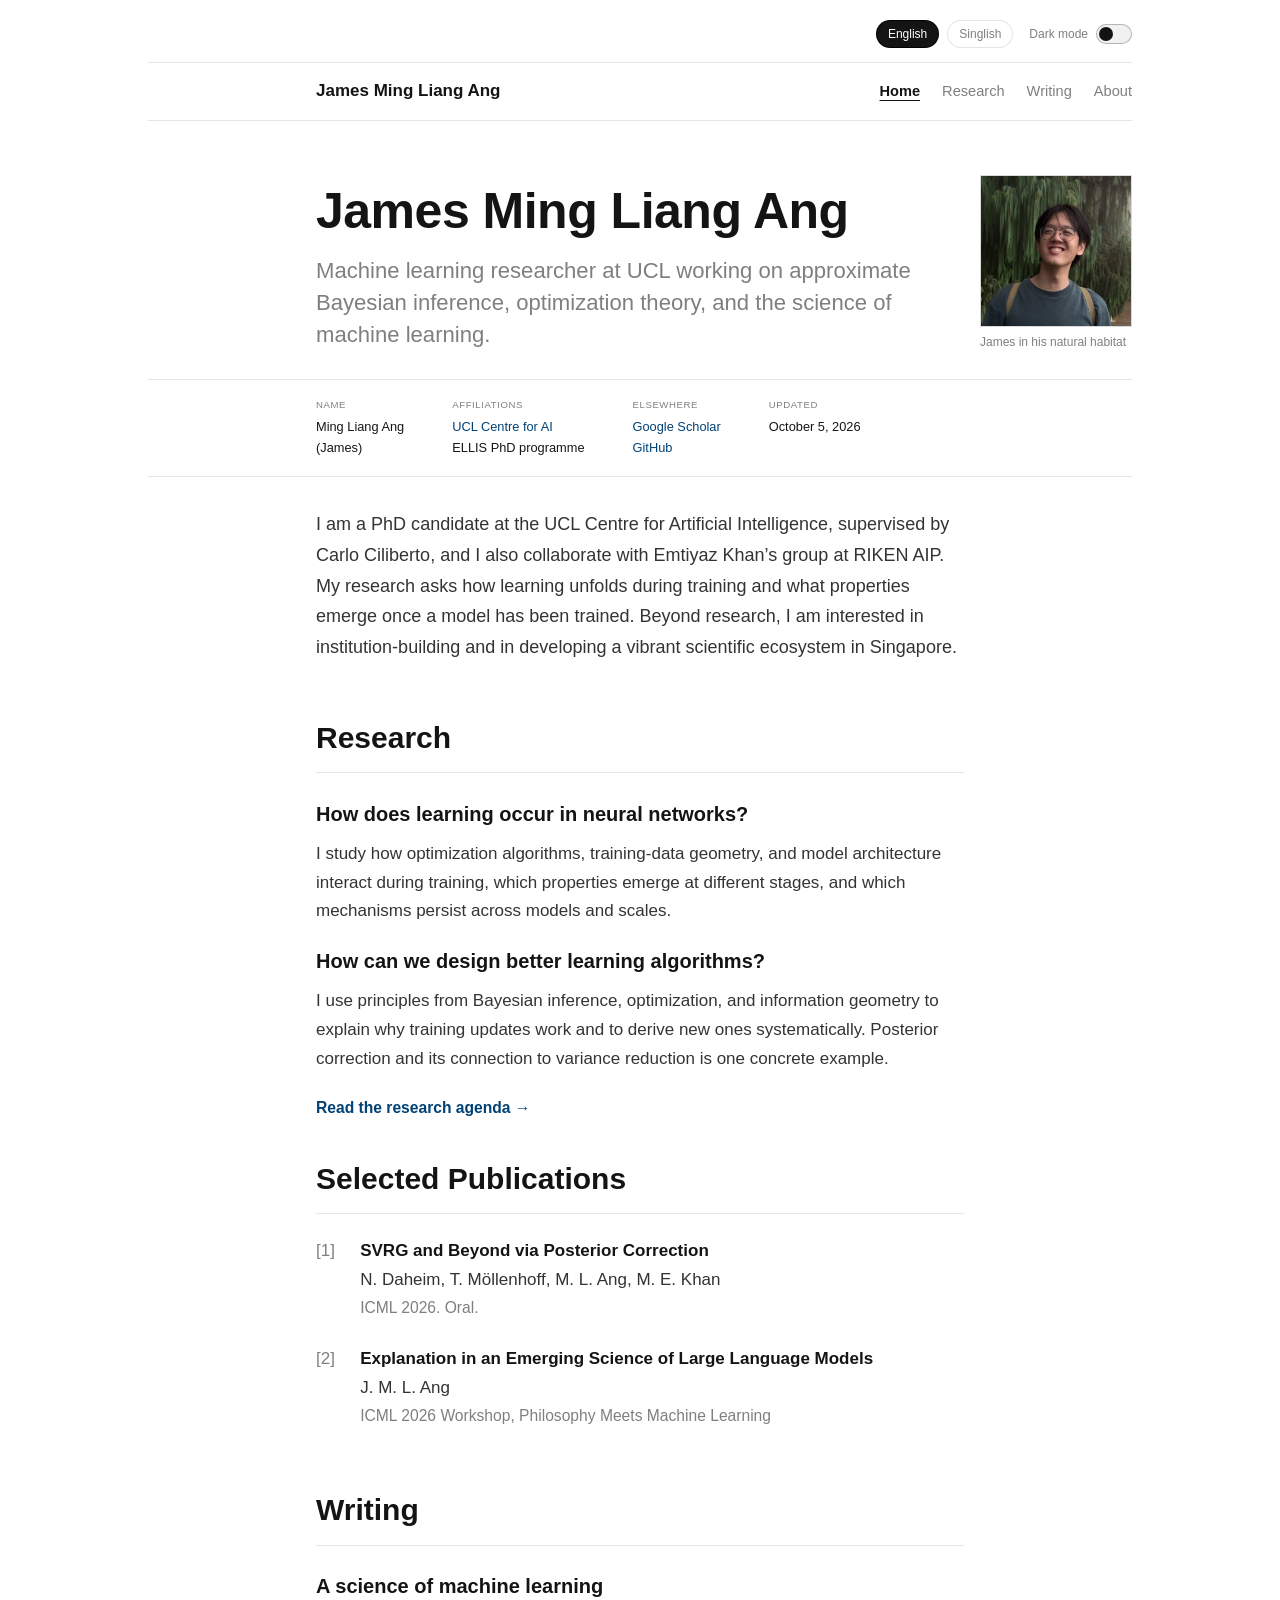
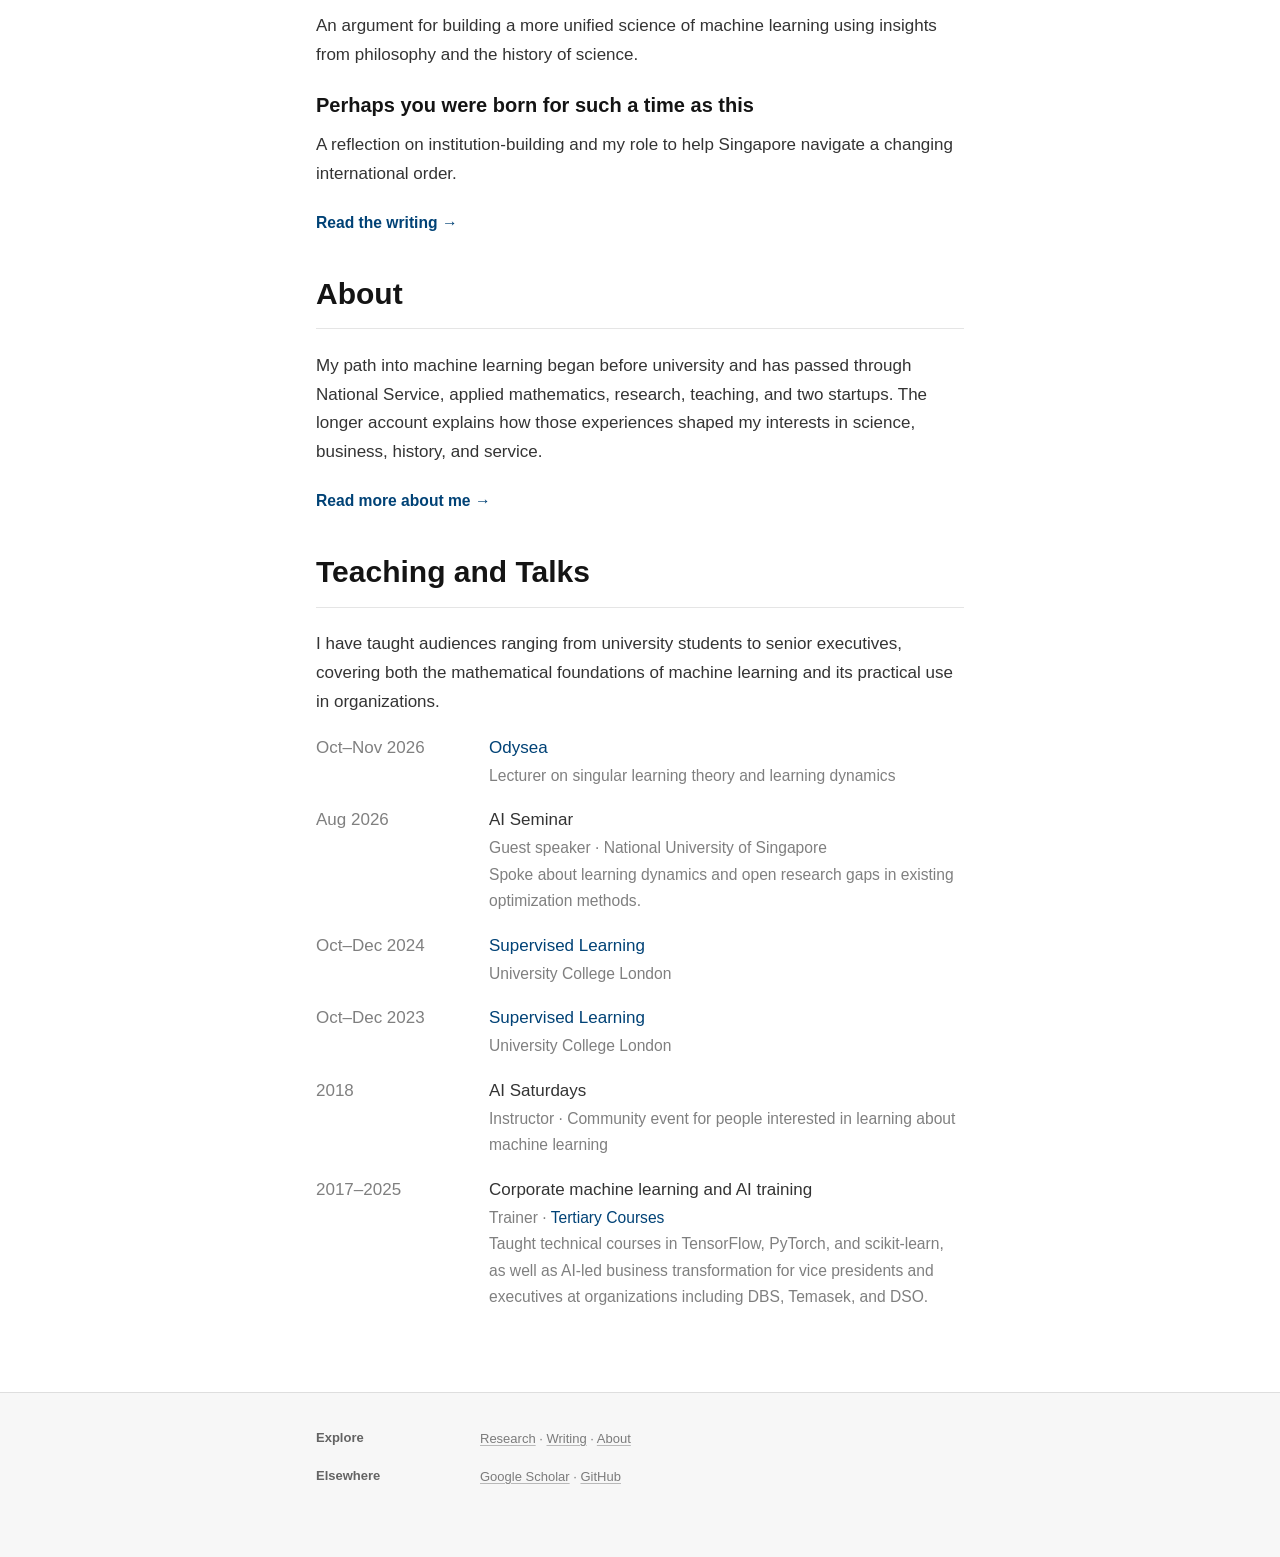
==== index.html @ f94e69e1 "Build personal website" ====
<!doctype html>
<html lang="en">
<head>
<meta charset="utf-8">
<meta name="viewport" content="width=device-width, initial-scale=1">
<meta name="description" content="James Ming Liang Ang, machine learning researcher at UCL.">
<title>James Ming Liang Ang</title>
<script>try { if (localStorage.getItem("theme") === "dark") document.documentElement.dataset.theme = "dark"; } catch {}</script>
<link rel="preconnect" href="https://fonts.googleapis.com">
<link rel="preconnect" href="https://fonts.gstatic.com" crossorigin>
<link rel="stylesheet" href="https://fonts.googleapis.com/css2?family=STIX+Two+Text:ital@0;1&display=swap">
<link rel="stylesheet" href="assets/site.css">
</head>
<body>
<div class="wrap">
  <div class="page">
    <div class="top-controls">
      <div class="language-switch" role="group" aria-label="Page language style">
        <button type="button" data-language="english" aria-pressed="true">English</button>
        <button type="button" data-language="singlish" aria-pressed="false">Singlish</button>
      </div>
      <label class="theme-switch"><span>Dark mode</span><input class="theme-toggle" type="checkbox" role="switch"><span class="theme-track" aria-hidden="true"><span class="theme-knob"></span></span></label>
    </div>

    <nav class="site-nav" aria-label="Primary navigation">
      <a class="home-link" href="index.html">James Ming Liang Ang</a>
      <ul>
        <li><a href="index.html" aria-current="page">Home</a></li>
        <li><a href="research.html" data-english="Research" data-singlish="Die die must try">Research</a></li>
        <li><a href="writing.html" data-english="Writing" data-singlish="Le kua simi?">Writing</a></li>
        <li><a href="about.html" data-english="About" data-singlish="For kaypoh people">About</a></li>
      </ul>
    </nav>

    <header class="title-block">
      <div class="title-text">
        <h1>James Ming Liang Ang</h1>
        <p class="description">Machine learning researcher at UCL working on approximate Bayesian inference, optimization theory, and the science of machine learning.</p>
      </div>
      <figure class="portrait">
        <div class="frame"><img src="assets/images/portrait.jpeg" alt="Portrait of James Ming Liang Ang"><span class="initials" aria-hidden="true">MLA</span></div>
        <figcaption>James in his natural habitat</figcaption>
      </figure>
    </header>

    <div class="byline">
      <div class="byline-grid">
        <div><h3>Name</h3><p>Ming Liang Ang<br>(James)</p></div>
        <div><h3>Affiliations</h3><p><a href="https://www.ucl.ac.uk/ai-centre/">UCL Centre for AI</a><br>ELLIS PhD programme</p></div>
        <div><h3>Elsewhere</h3><p><a href="https://scholar.google.com/citations?user=hepV8W8AAAAJ&amp;hl=en">Google Scholar</a><br><a href="https://github.com/MLdoesML">GitHub</a></p></div>
        <div><h3>Updated</h3><p>October 5, 2026</p></div>
      </div>
    </div>
  </div>

  <article>
    <div class="row">
      <p class="lead">I am a PhD candidate at the UCL Centre for Artificial Intelligence, supervised by Carlo Ciliberto, and I also collaborate with Emtiyaz Khan’s group at RIKEN AIP. My research asks how learning unfolds during training and what properties emerge once a model has been trained. Beyond research, I am interested in institution-building and in developing a vibrant scientific ecosystem in Singapore.</p>
    </div>

    <div class="row sec"><h2 data-english="Research" data-singlish="Die die must try">Research</h2></div>
    <div class="row">
      <h3>How does learning occur in neural networks?</h3>
      <p>I study how optimization algorithms, training-data geometry, and model architecture interact during training, which properties emerge at different stages, and which mechanisms persist across models and scales.</p>
      <h3>How can we design better learning algorithms?</h3>
      <p>I use principles from Bayesian inference, optimization, and information geometry to explain why training updates work and to derive new ones systematically. Posterior correction and its connection to variance reduction is one concrete example.</p>
      <a class="more-link" href="research.html">Read the research agenda →</a>
    </div>

    <div class="row sec"><h2 data-english="Selected Publications" data-singlish="Chop chop curry pop">Selected Publications</h2></div>
    <div class="row">
      <ol class="refs">
        <li><span class="t"><a href="https://arxiv.org/abs/2512.01930">SVRG and Beyond via Posterior Correction</a></span><span class="a">N. Daheim, T. Möllenhoff, M. L. Ang, M. E. Khan</span><span class="v">ICML 2026. Oral.</span></li>
        <li><span class="t"><a href="https://icml.cc/virtual/2026/77493">Explanation in an Emerging Science of Large Language Models</a></span><span class="a">J. M. L. Ang</span><span class="v">ICML 2026 Workshop, Philosophy Meets Machine Learning</span></li>
      </ol>
    </div>

    <div class="row sec"><h2 data-english="Writing" data-singlish="Le kua simi?">Writing</h2></div>
    <div class="row">
      <h3>A science of machine learning</h3>
      <p>An argument for building a more unified science of machine learning using insights from philosophy and the history of science.</p>
      <h3 data-english="Perhaps you were born for such a time as this" data-singlish="Liddat oso can!?">Perhaps you were born for such a time as this</h3>
      <p>A reflection on institution-building and my role to help Singapore navigate a changing international order.</p>
      <a class="more-link" href="writing.html">Read the writing →</a>
    </div>

    <div class="row sec"><h2 data-english="About" data-singlish="For kaypoh people">About</h2></div>
    <div class="row">
      <p>My path into machine learning began before university and has passed through National Service, applied mathematics, research, teaching, and two startups. The longer account explains how those experiences shaped my interests in science, business, history, and service.</p>
      <a class="more-link" href="about.html">Read more about me →</a>
    </div>
    
    <div class="row sec"><h2 data-english="Teaching and Talks" data-singlish="Cher">Teaching and Talks</h2></div>
    <div class="row">
      <p>I have taught audiences ranging from university students to senior executives, covering both the mathematical foundations of machine learning and its practical use in organizations.</p>
      <ul class="teach">
        <li><span class="when">Oct–Nov 2026</span><span><a href="https://odysea-ai.org/">Odysea</a><span class="role">Lecturer on singular learning theory and learning dynamics</span></span></li>
        <li><span class="when">Aug 2026</span><span>AI Seminar<span class="role">Guest speaker · National University of Singapore</span><span class="role">Spoke about learning dynamics and open research gaps in existing optimization methods.</span></span></li>
        <li><span class="when">Oct–Dec 2024</span><span><a href="https://www.ucl.ac.uk/module-catalogue/modules/supervised-learning-COMP0078">Supervised Learning</a><span class="role">University College London</span></span></li>
        <li><span class="when">Oct–Dec 2023</span><span><a href="https://www.ucl.ac.uk/module-catalogue/modules/supervised-learning-COMP0078">Supervised Learning</a><span class="role">University College London</span></span></li>
        <li><span class="when">2018</span><span>AI Saturdays<span class="role">Instructor · Community event for people interested in learning about machine learning</span></span></li>
        <li><span class="when">2017–2025</span><span>Corporate machine learning and AI training<span class="role">Trainer · <a href="https://www.tertiarycourses.com.sg/">Tertiary Courses</a></span><span class="role">Taught technical courses in TensorFlow, PyTorch, and scikit-learn, as well as AI-led business transformation for vice presidents and executives at organizations including DBS, Temasek, and DSO.</span></span></li>
      </ul>
    </div>

    
  </article>
</div>

<footer class="appendix"><div class="wrap"><div class="row"><div><h3>Explore</h3><p><a href="research.html">Research</a> · <a href="writing.html">Writing</a> · <a href="about.html">About</a></p><h3>Elsewhere</h3><p><a href="https://scholar.google.com/citations?user=hepV8W8AAAAJ&amp;hl=en">Google Scholar</a> · <a href="https://github.com/MLdoesML">GitHub</a></p></div></div></div></footer>
<script src="assets/site.js"></script>
</body>
</html>
---- assets/site.css ----
:root {
  --paper: #ffffff;
  --text: rgba(0, 0, 0, 0.8);
  --strong: rgba(0, 0, 0, 0.92);
  --quiet: rgba(0, 0, 0, 0.5);
  --muted: rgba(0, 0, 0, 0.6);
  --hair: rgba(0, 0, 0, 0.1);
  --hair-strong: rgba(0, 0, 0, 0.25);
  --appendix: #f7f7f7;
  --frame: #f1f1f1;
  --initials: rgba(0, 0, 0, 0.28);
  --highlight: #fff8e1;
  --link: #004276;
  --sans: -apple-system, BlinkMacSystemFont, "Segoe UI", Roboto, Oxygen, Ubuntu, Cantarell, "Fira Sans", "Droid Sans", "Helvetica Neue", Arial, sans-serif;
  --math: "STIX Two Text", "Latin Modern Roman", "Times New Roman", serif;
  color-scheme: light;
}

html[data-theme="dark"] {
  --paper: #121212;
  --text: rgba(255, 255, 255, 0.82);
  --strong: rgba(255, 255, 255, 0.94);
  --quiet: rgba(255, 255, 255, 0.58);
  --muted: rgba(255, 255, 255, 0.68);
  --hair: rgba(255, 255, 255, 0.13);
  --hair-strong: rgba(255, 255, 255, 0.32);
  --appendix: #1a1a1a;
  --frame: #242424;
  --initials: rgba(255, 255, 255, 0.3);
  --highlight: #3a321c;
  --link: #8bc7ff;
  color-scheme: dark;
}

* { box-sizing: border-box; }
html, body { background: var(--paper); margin: 0; }
body {
  color: var(--text);
  font-family: var(--sans);
  font-size: 16px;
  line-height: 1.7;
  -webkit-font-smoothing: antialiased;
}
@media (min-width: 1024px) { body { font-size: 17px; } }

.wrap { padding-inline: 20px; }
.page, .row { max-width: 648px; margin-inline: auto; }
@media (min-width: 1080px) {
  .page { max-width: 984px; }
  .row { max-width: 984px; display: grid; grid-template-columns: 648px 1fr; column-gap: 48px; padding-left: 168px; }
  .row > * { grid-column: 1; }
  .row > aside { grid-column: 2; grid-row: 1 / span 20; align-self: start; padding-top: 4px; }
  .title-block, .byline, .site-nav, .subpage-title { padding-left: 168px; }
}

a { color: var(--link); text-decoration: none; }
a:hover { text-decoration: underline; text-underline-offset: 2px; }
a:focus-visible { outline: 2px solid var(--link); outline-offset: 2px; }

.top-controls { display: flex; justify-content: flex-end; align-items: center; gap: 16px; padding-top: 20px; font-size: 12px; color: var(--quiet); }
.language-switch { display: flex; align-items: center; gap: 8px; }
.language-switch button { appearance: none; border: 1px solid var(--hair); border-radius: 999px; background: var(--paper); color: var(--quiet); font: inherit; line-height: 1; padding: 7px 11px; cursor: pointer; }
.language-switch button:hover { border-color: var(--hair-strong); color: var(--strong); }
.language-switch button[aria-pressed="true"] { background: var(--strong); border-color: var(--strong); color: var(--paper); }
.language-switch button:focus-visible { outline: 2px solid var(--link); outline-offset: 2px; }
.theme-switch { display: flex; align-items: center; gap: 8px; cursor: pointer; color: var(--quiet); }
.theme-switch:hover { color: var(--strong); }
.theme-switch input { position: absolute; width: 1px; height: 1px; opacity: 0; }
.theme-track { position: relative; width: 36px; height: 20px; flex: none; border: 1px solid var(--hair-strong); border-radius: 999px; background: var(--frame); transition: background-color 160ms ease, border-color 160ms ease; }
.theme-knob { position: absolute; top: 2px; left: 2px; width: 14px; height: 14px; border-radius: 50%; background: var(--strong); transition: transform 160ms ease, background-color 160ms ease; }
.theme-switch input:checked + .theme-track { border-color: var(--link); background: var(--link); }
.theme-switch input:checked + .theme-track .theme-knob { background: var(--paper); transform: translateX(16px); }
.theme-switch input:focus-visible + .theme-track { outline: 2px solid var(--link); outline-offset: 2px; }
@media (prefers-reduced-motion: reduce) { .theme-track, .theme-knob { transition: none; } }

.site-nav { display: flex; align-items: center; justify-content: space-between; gap: 24px; padding-block: 14px; margin-top: 14px; border-top: 1px solid var(--hair); border-bottom: 1px solid var(--hair); }
.site-nav .home-link { color: var(--strong); font-weight: 650; white-space: nowrap; }
.site-nav ul { display: flex; flex-wrap: wrap; gap: 8px 22px; list-style: none; padding: 0; margin: 0; font-size: 0.86em; }
.site-nav a { color: var(--quiet); }
.site-nav a[aria-current="page"] { color: var(--strong); font-weight: 650; text-decoration: underline; text-underline-offset: 4px; }

.title-block { padding-block: 54px 28px; display: grid; grid-template-columns: minmax(0, 1fr) auto; align-items: end; gap: 24px 40px; }
.title-text { min-width: 0; }
.portrait { margin: 0; width: 152px; }
.portrait .frame { width: 152px; aspect-ratio: 1; max-width: 100%; background: var(--frame); border: 1px solid var(--hair); display: grid; place-items: center; overflow: hidden; }
.portrait .frame > * { grid-area: 1 / 1; }
.portrait img { width: 100%; height: 100%; object-fit: cover; display: block; position: relative; z-index: 1; }
.portrait .initials { font-family: var(--math); font-size: 34px; color: var(--initials); letter-spacing: .04em; }
.portrait figcaption { font-size: 12px; line-height: 1.5; color: var(--quiet); margin-top: 6px; }
h1 { font-size: 50px; font-weight: 700; line-height: 1.1; color: var(--strong); margin: 0 0 16px; letter-spacing: -0.01em; text-wrap: balance; }
.description { font-size: 1.3em; line-height: 1.45; color: var(--quiet); margin: 0; max-width: 34em; text-wrap: pretty; }
.subpage-title { padding-block: 52px 18px; }
.subpage-title h1 { margin-bottom: 12px; }
.eyebrow { margin: 0 0 8px; color: var(--quiet); font-size: 0.76em; font-weight: 650; letter-spacing: 0.08em; text-transform: uppercase; }

.byline { border-top: 1px solid var(--hair); border-bottom: 1px solid var(--hair); padding-block: 18px; }
.byline-grid { display: grid; grid-template-columns: repeat(4, minmax(0, auto)); justify-content: start; gap: 12px 48px; font-size: 0.8rem; line-height: 1.6; }
.byline h3 { font-size: 0.6rem; font-weight: 400; color: var(--quiet); text-transform: uppercase; letter-spacing: 0.06em; margin: 0 0 6px; }
.byline p { margin: 0; color: var(--strong); }

article { padding-block: 32px 24px; }
p { margin: 0 0 1em; }
h2 { font-size: 24px; font-weight: 600; line-height: 1.25; color: var(--strong); margin: 2.4rem 0 1.4rem; padding-bottom: 1rem; border-bottom: 1px solid var(--hair); }
@media (min-width: 1024px) { h2 { font-size: 30px; } }
h3 { font-size: 18px; font-weight: 700; line-height: 1.4; color: var(--strong); margin: 2em 0 0.6em; }
@media (min-width: 1024px) { h3 { font-size: 20px; } }
.sec + .row > h3 { margin-top: 0.2em; }
.lead { font-size: 1.06em; }
.pull-quote { margin: 1.5em 0 1.7em; padding-left: 18px; border-left: 2px solid var(--hair-strong); color: var(--muted); }
.pull-quote p { margin-bottom: 0.55em; font-family: var(--math); font-size: 1.05em; font-style: italic; }
.pull-quote cite { display: block; color: var(--quiet); font-size: 0.82em; font-style: normal; }
.more-link { display: inline-block; margin-top: 0.25em; font-size: 0.92em; font-weight: 650; }

aside { font-size: 12.5px; line-height: 1.5; color: var(--muted); margin: 0 0 1.2em; }
@media (min-width: 1024px) { aside { font-size: 13px; } }
aside b { color: var(--strong); font-weight: 600; }
@media (max-width: 1079px) { aside { border-left: 2px solid var(--hair); padding-left: 14px; } }

.cite { font-size: 0.8em; vertical-align: 0.12em; white-space: nowrap; }
.m, .eq { font-family: var(--math); }
.m { font-style: italic; font-size: 1.08em; }
.eq { display: flex; align-items: baseline; justify-content: center; gap: 24px; margin: 1.4em 0 1.6em; font-size: 1.12em; overflow-x: auto; color: var(--strong); }
.eq .body { white-space: nowrap; margin-left: auto; }
.eq .no { margin-left: auto; font-style: normal; font-family: var(--math); color: var(--text); }
.eq i { font-style: italic; }
.eq sub, .eq sup, .m sub, .m sup { font-size: 0.72em; line-height: 0; }

ol.refs { list-style: none; margin: 0; padding: 0; counter-reset: ref; }
ol.refs li { position: relative; padding-left: 2.6em; margin-bottom: 1.4em; counter-increment: ref; }
ol.refs li::before { content: "[" counter(ref) "]"; position: absolute; left: 0; color: var(--quiet); font-variant-numeric: tabular-nums; }
ol.refs .t { font-weight: 600; color: var(--strong); }
ol.refs .t a { color: var(--strong); }
ol.refs .t a:hover { color: var(--link); }
ol.refs .a { display: block; }
ol.refs .v { display: block; color: var(--quiet); font-size: 0.92em; }
ol.refs .v a { color: var(--quiet); text-decoration: underline; text-decoration-color: var(--hair); text-underline-offset: 2px; }
ol.refs li:target { background: var(--highlight); }

ul.teach { list-style: none; margin: 0; padding: 0; }
ul.teach li { display: grid; grid-template-columns: 9em minmax(0, 1fr); gap: 2px 20px; margin-bottom: 1em; }
ul.teach .when { color: var(--quiet); font-variant-numeric: tabular-nums; }
ul.teach .role { display: block; color: var(--quiet); font-size: 0.92em; }

.appendix { background: var(--appendix); border-top: 1px solid var(--hair); color: var(--quiet); font-size: 13px; line-height: 1.6; padding-block: 36px 56px; margin-top: 40px; }
.appendix .row > div { display: grid; grid-template-columns: 140px minmax(0, 1fr); gap: 4px 24px; }
.appendix h3 { font-size: 13px; font-weight: 600; color: var(--muted); margin: 0; }
.appendix p { margin: 0 0 1em; }
.appendix a { color: var(--quiet); text-decoration: underline; text-decoration-color: var(--hair-strong); text-underline-offset: 2px; }

@media (max-width: 640px) {
  h1 { font-size: 36px; }
  .description { font-size: 1.15em; }
  .top-controls { justify-content: flex-start; flex-wrap: wrap; gap: 10px 14px; }
  .site-nav { align-items: flex-start; flex-direction: column; gap: 8px; }
  .site-nav ul { gap: 6px 16px; }
  .title-block { padding-block: 40px 22px; grid-template-columns: minmax(0, 1fr); }
  .subpage-title { padding-block: 38px 12px; }
  .portrait { order: -1; width: 112px; }
  .portrait .frame { width: 112px; }
  .byline-grid { grid-template-columns: repeat(2, minmax(0, 1fr)); gap: 14px 24px; }
  .appendix .row > div { grid-template-columns: minmax(0, 1fr); }
  .eq { justify-content: flex-start; }
  .eq .body { margin-left: 0; }
  ul.teach li { grid-template-columns: minmax(0, 1fr); }
}
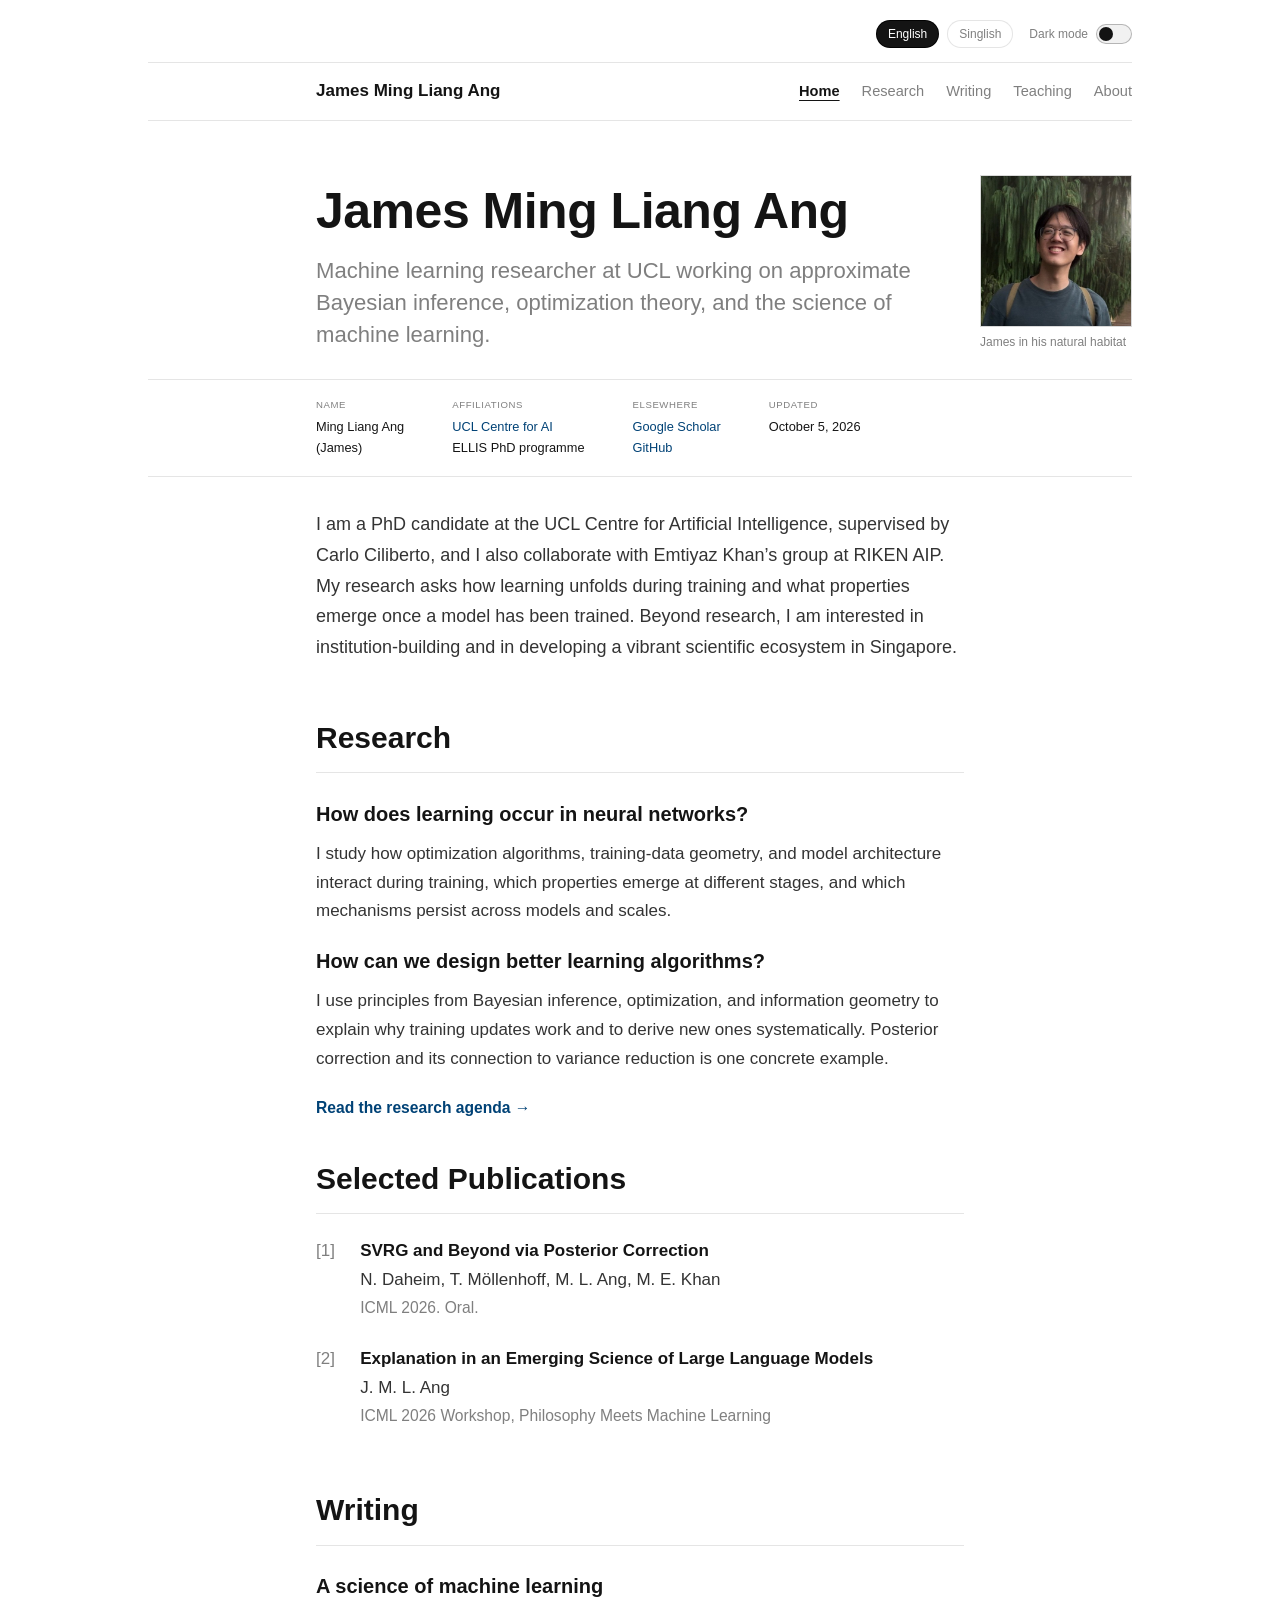
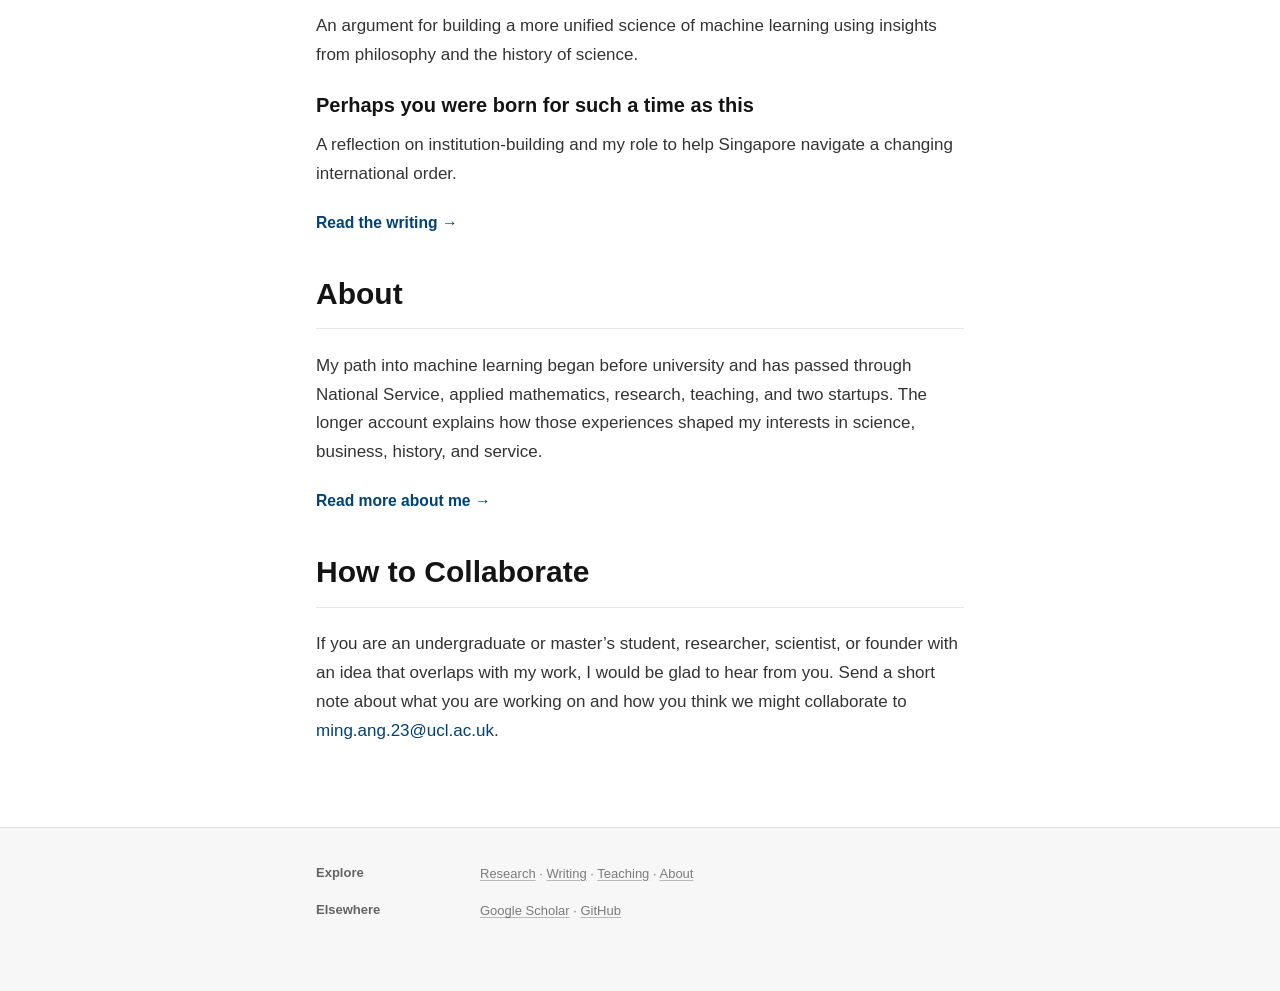
==== commit 22512d65: "Add teaching page and collaboration section" ====
--- a/index.html
+++ b/index.html
@@ -28,6 +28,7 @@
         <li><a href="index.html" aria-current="page">Home</a></li>
         <li><a href="research.html" data-english="Research" data-singlish="Die die must try">Research</a></li>
         <li><a href="writing.html" data-english="Writing" data-singlish="Le kua simi?">Writing</a></li>
+        <li><a href="teaching.html" data-english="Teaching" data-singlish="Cher">Teaching</a></li>
         <li><a href="about.html" data-english="About" data-singlish="For kaypoh people">About</a></li>
       </ul>
     </nav>
@@ -89,25 +90,15 @@
       <p>My path into machine learning began before university and has passed through National Service, applied mathematics, research, teaching, and two startups. The longer account explains how those experiences shaped my interests in science, business, history, and service.</p>
       <a class="more-link" href="about.html">Read more about me →</a>
     </div>
-    
-    <div class="row sec"><h2 data-english="Teaching and Talks" data-singlish="Cher">Teaching and Talks</h2></div>
+
+    <div class="row sec"><h2 data-english="How to Collaborate" data-singlish="How to become my kaki">How to Collaborate</h2></div>
     <div class="row">
-      <p>I have taught audiences ranging from university students to senior executives, covering both the mathematical foundations of machine learning and its practical use in organizations.</p>
-      <ul class="teach">
-        <li><span class="when">Oct–Nov 2026</span><span><a href="https://odysea-ai.org/">Odysea</a><span class="role">Lecturer on singular learning theory and learning dynamics</span></span></li>
-        <li><span class="when">Aug 2026</span><span>AI Seminar<span class="role">Guest speaker · National University of Singapore</span><span class="role">Spoke about learning dynamics and open research gaps in existing optimization methods.</span></span></li>
-        <li><span class="when">Oct–Dec 2024</span><span><a href="https://www.ucl.ac.uk/module-catalogue/modules/supervised-learning-COMP0078">Supervised Learning</a><span class="role">University College London</span></span></li>
-        <li><span class="when">Oct–Dec 2023</span><span><a href="https://www.ucl.ac.uk/module-catalogue/modules/supervised-learning-COMP0078">Supervised Learning</a><span class="role">University College London</span></span></li>
-        <li><span class="when">2018</span><span>AI Saturdays<span class="role">Instructor · Community event for people interested in learning about machine learning</span></span></li>
-        <li><span class="when">2017–2025</span><span>Corporate machine learning and AI training<span class="role">Trainer · <a href="https://www.tertiarycourses.com.sg/">Tertiary Courses</a></span><span class="role">Taught technical courses in TensorFlow, PyTorch, and scikit-learn, as well as AI-led business transformation for vice presidents and executives at organizations including DBS, Temasek, and DSO.</span></span></li>
-      </ul>
+      <p>If you are an undergraduate or master’s student, researcher, scientist, or founder with an idea that overlaps with my work, I would be glad to hear from you. Send a short note about what you are working on and how you think we might collaborate to <a href="mailto:ming.ang.23@ucl.ac.uk">ming.ang.23@ucl.ac.uk</a>.</p>
     </div>
-
-    
   </article>
 </div>
 
-<footer class="appendix"><div class="wrap"><div class="row"><div><h3>Explore</h3><p><a href="research.html">Research</a> · <a href="writing.html">Writing</a> · <a href="about.html">About</a></p><h3>Elsewhere</h3><p><a href="https://scholar.google.com/citations?user=hepV8W8AAAAJ&amp;hl=en">Google Scholar</a> · <a href="https://github.com/MLdoesML">GitHub</a></p></div></div></div></footer>
+<footer class="appendix"><div class="wrap"><div class="row"><div><h3>Explore</h3><p><a href="research.html">Research</a> · <a href="writing.html">Writing</a> · <a href="teaching.html">Teaching</a> · <a href="about.html">About</a></p><h3>Elsewhere</h3><p><a href="https://scholar.google.com/citations?user=hepV8W8AAAAJ&amp;hl=en">Google Scholar</a> · <a href="https://github.com/MLdoesML">GitHub</a></p></div></div></div></footer>
 <script src="assets/site.js"></script>
 </body>
 </html>
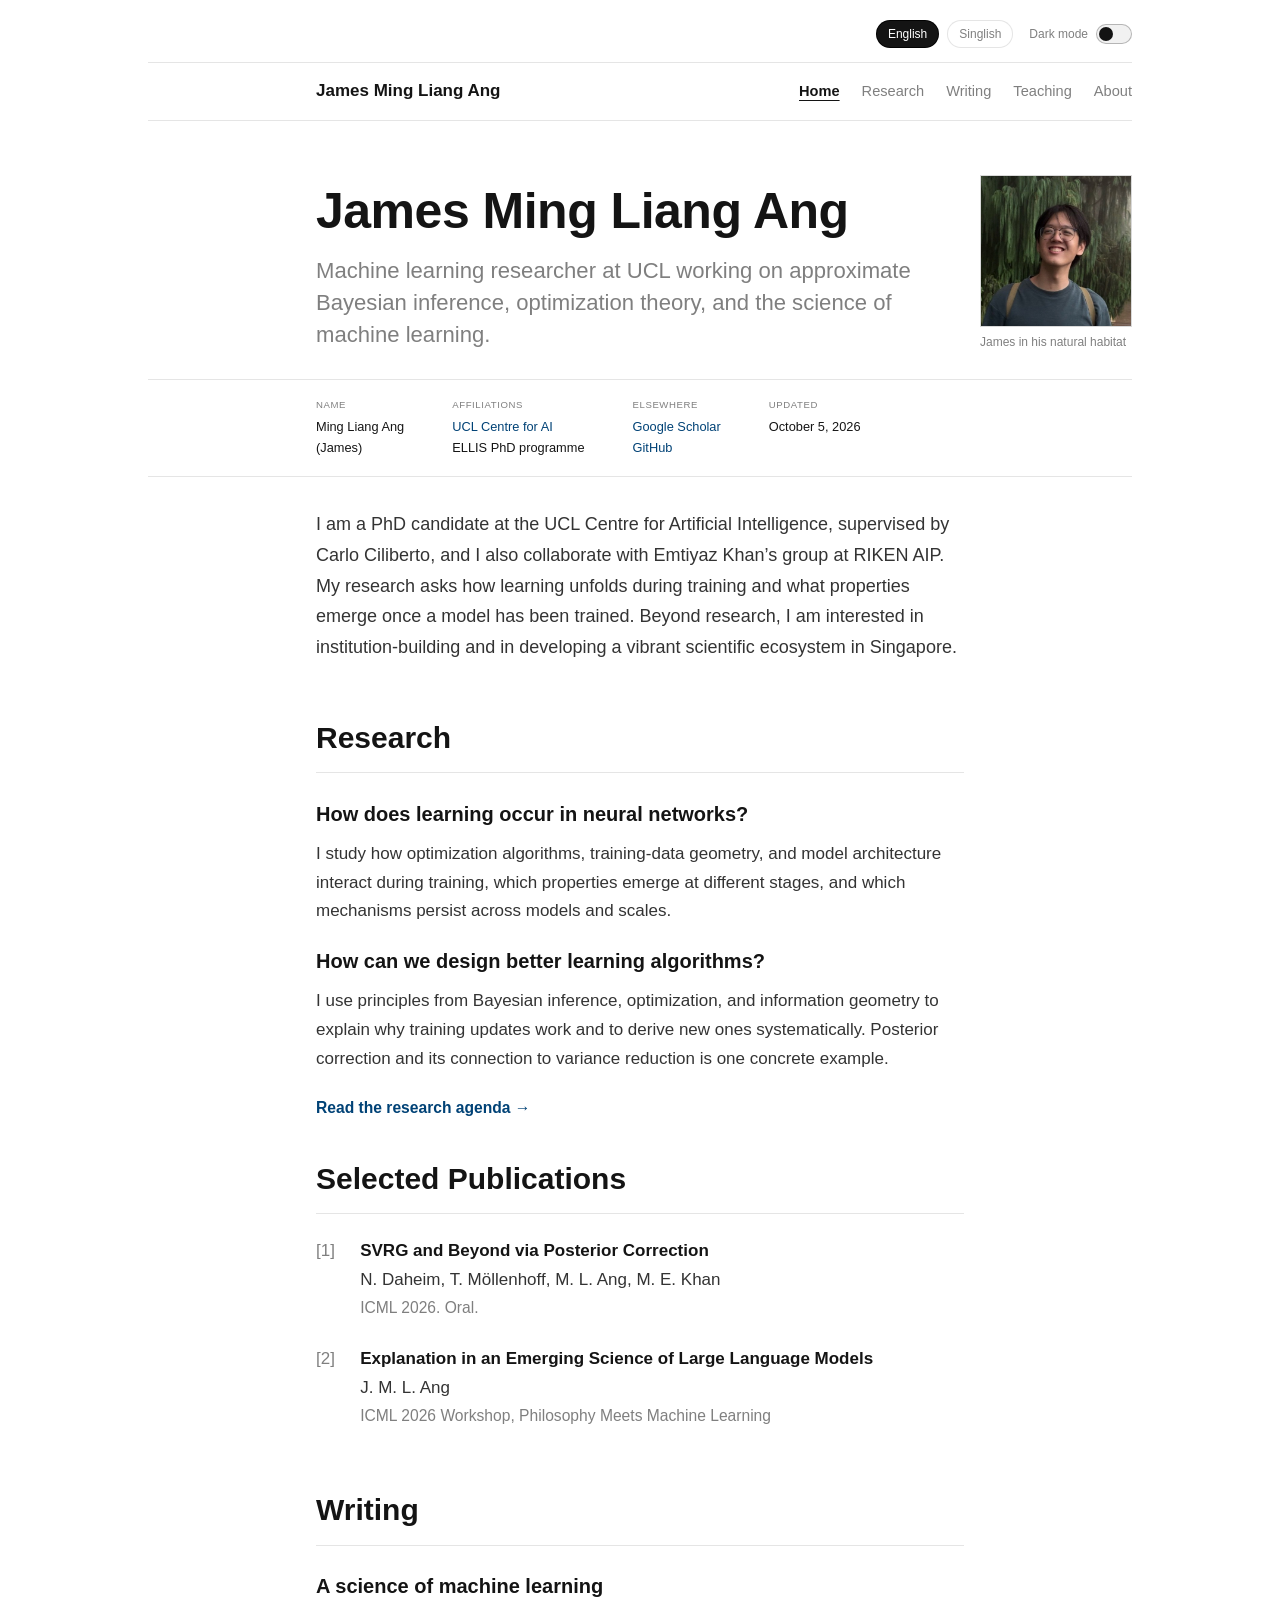
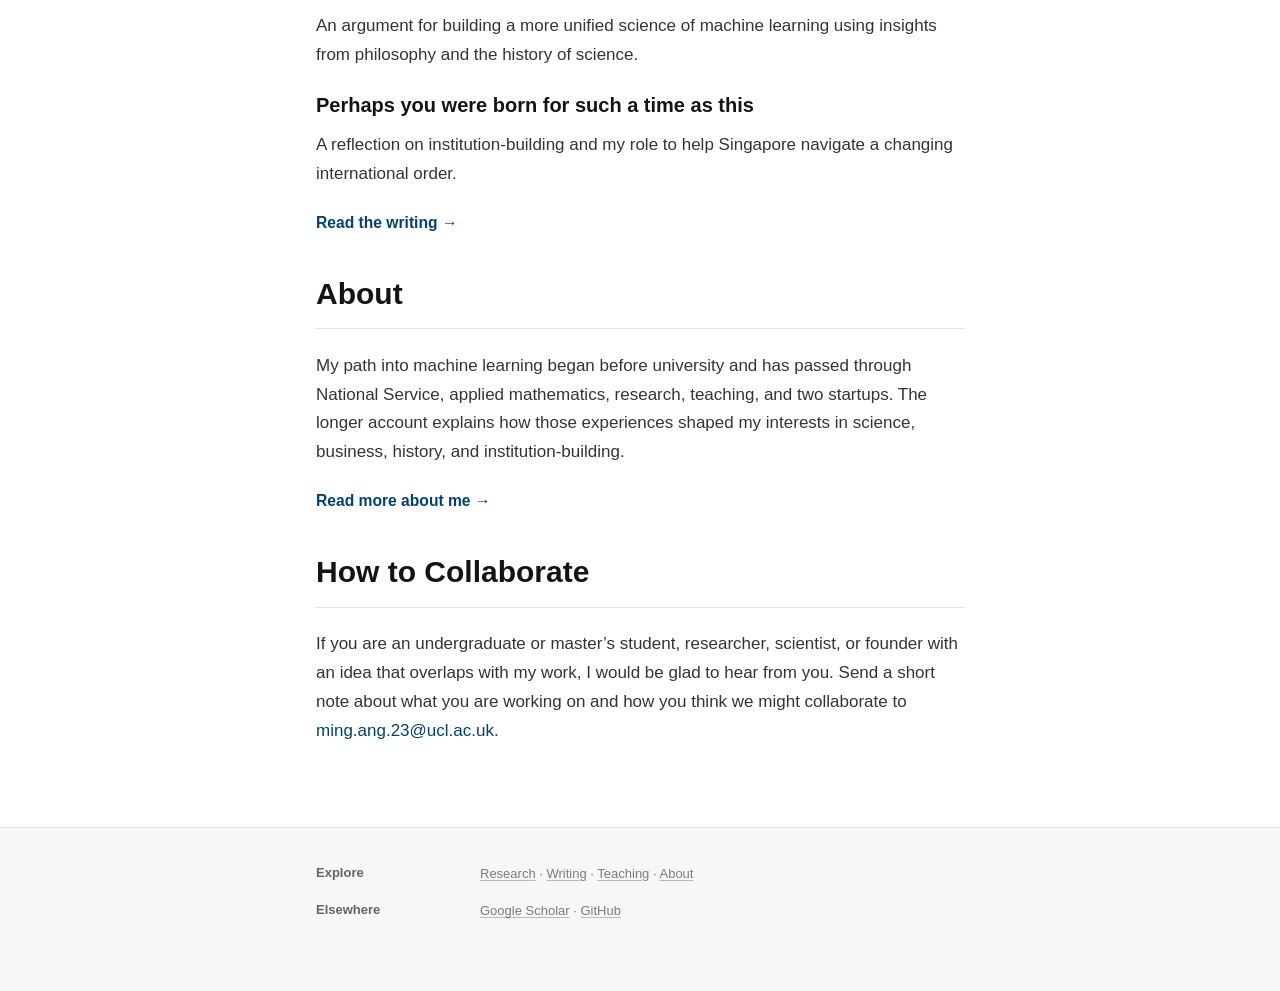
==== commit df3d2f49: "Refine homepage and writing copy" ====
--- a/index.html
+++ b/index.html
@@ -87,7 +87,7 @@
 
     <div class="row sec"><h2 data-english="About" data-singlish="For kaypoh people">About</h2></div>
     <div class="row">
-      <p>My path into machine learning began before university and has passed through National Service, applied mathematics, research, teaching, and two startups. The longer account explains how those experiences shaped my interests in science, business, history, and service.</p>
+      <p>My path into machine learning began before university and has passed through National Service, applied mathematics, research, teaching, and two startups. The longer account explains how those experiences shaped my interests in science, business, history, and institution-building.</p>
       <a class="more-link" href="about.html">Read more about me →</a>
     </div>
 
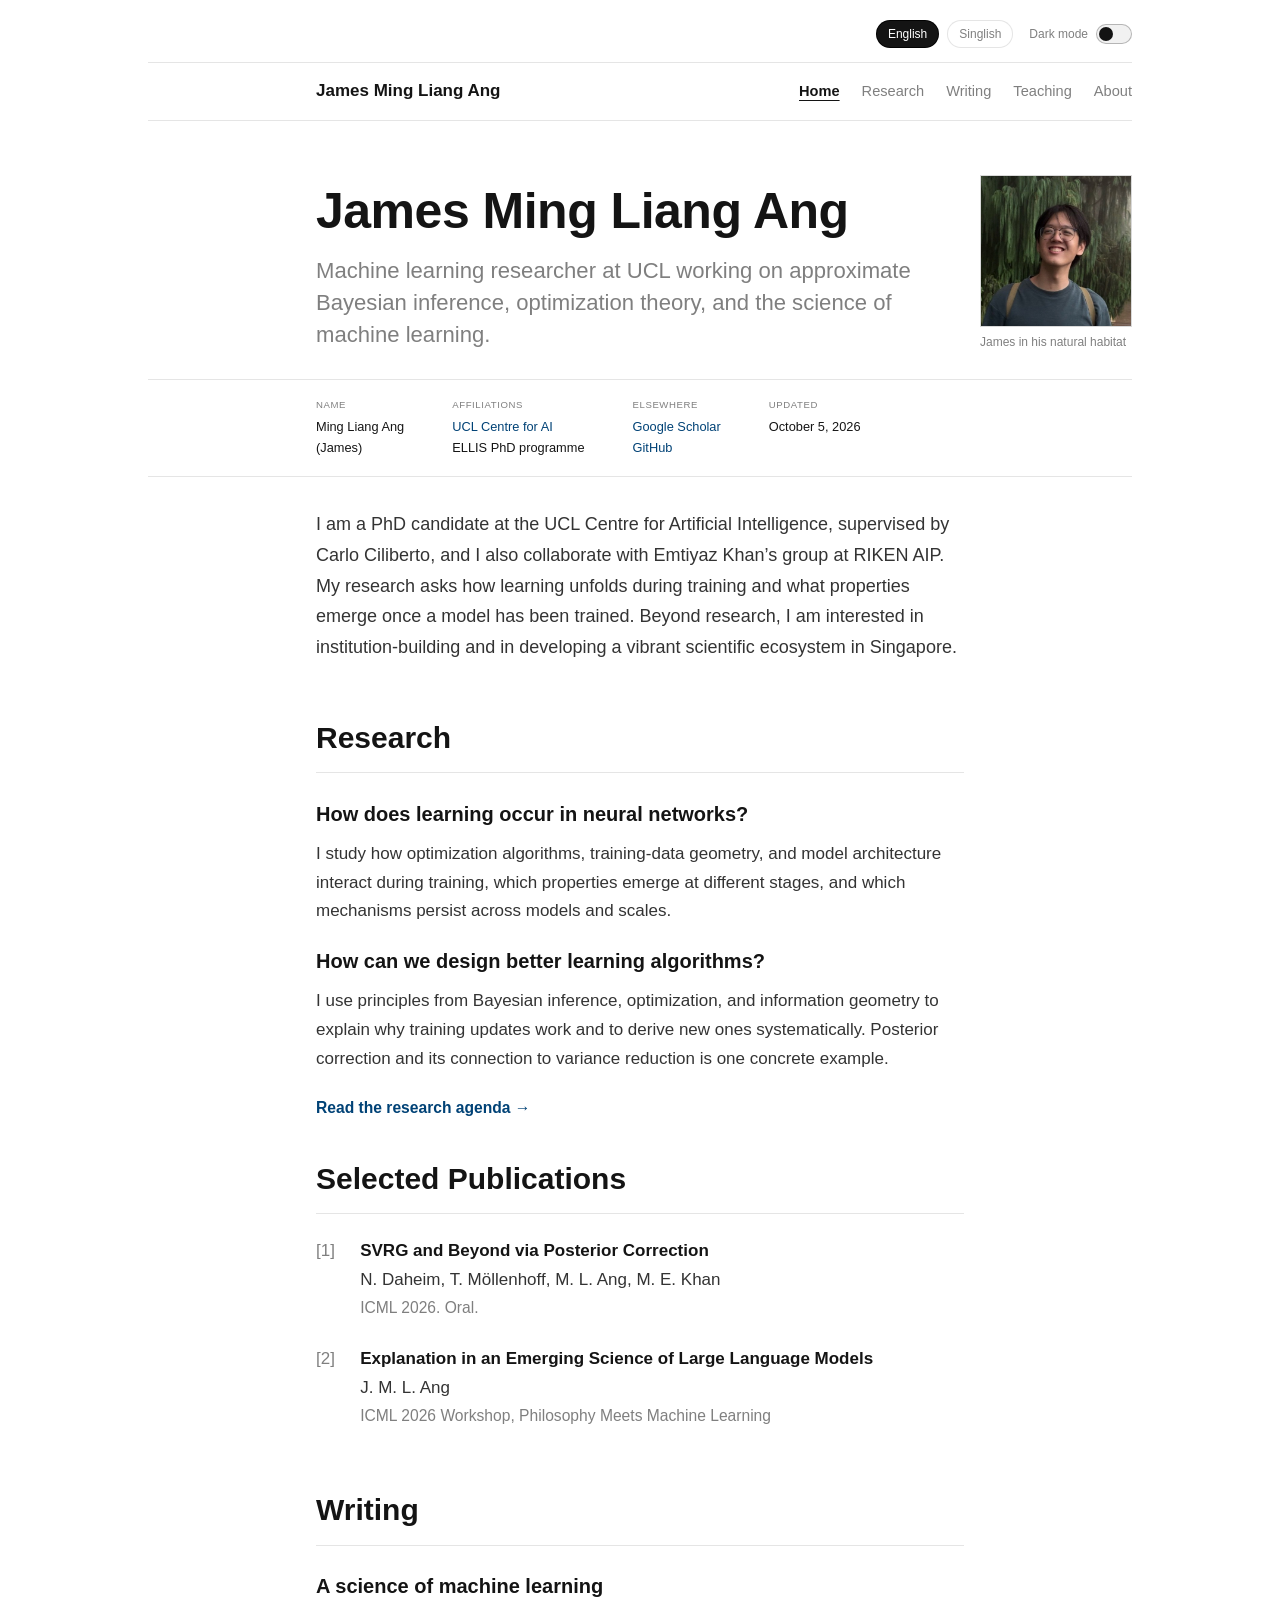
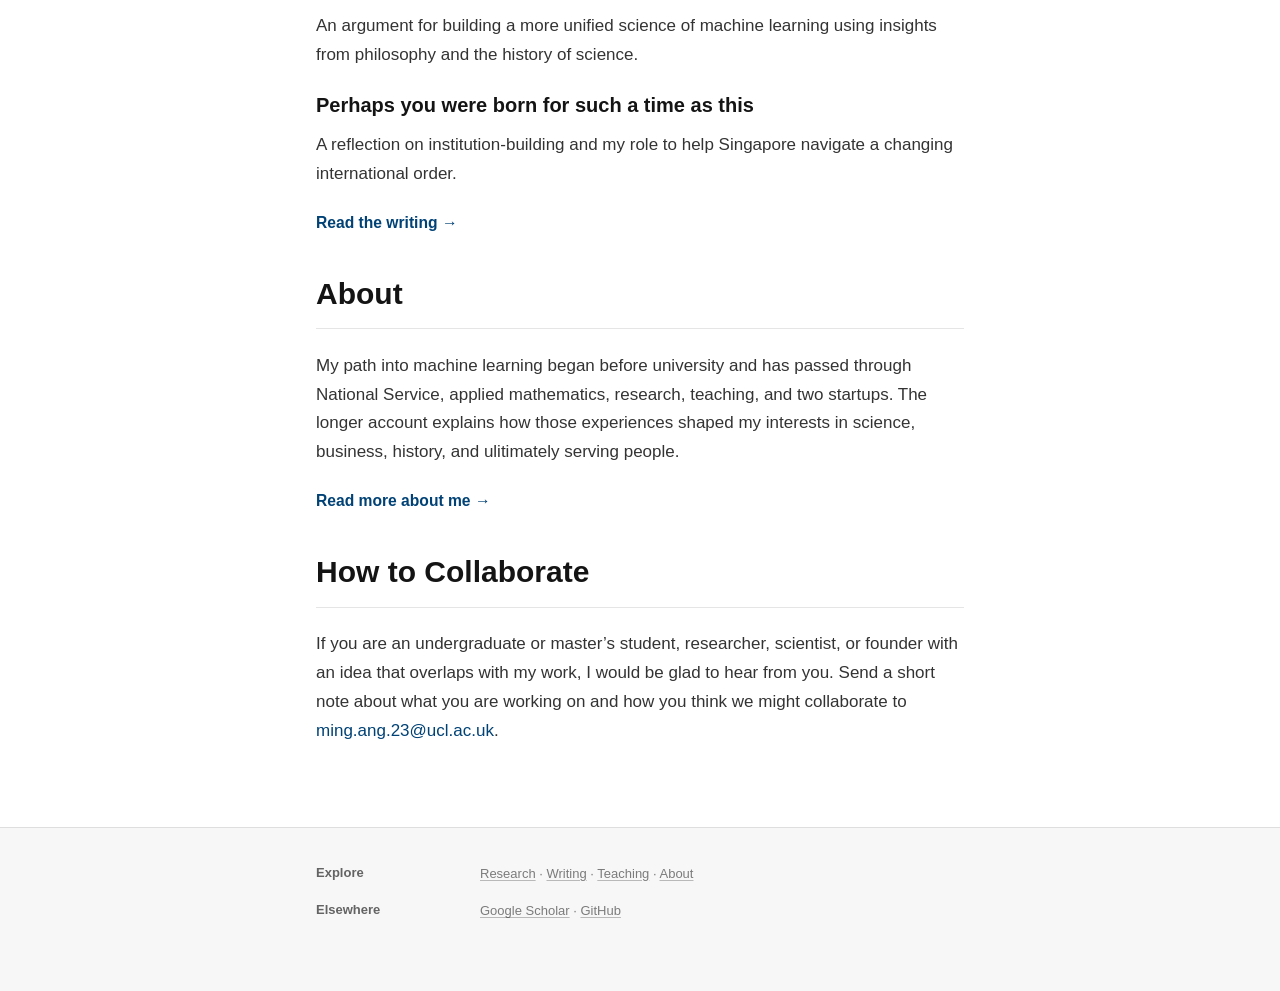
==== commit cbd5b479: "Add grape favicon" ====
--- a/index.html
+++ b/index.html
@@ -5,6 +5,7 @@
 <meta name="viewport" content="width=device-width, initial-scale=1">
 <meta name="description" content="James Ming Liang Ang, machine learning researcher at UCL.">
 <title>James Ming Liang Ang</title>
+<link rel="icon" href="assets/favicon.svg" type="image/svg+xml">
 <script>try { if (localStorage.getItem("theme") === "dark") document.documentElement.dataset.theme = "dark"; } catch {}</script>
 <link rel="preconnect" href="https://fonts.googleapis.com">
 <link rel="preconnect" href="https://fonts.gstatic.com" crossorigin>
@@ -87,7 +88,7 @@
 
     <div class="row sec"><h2 data-english="About" data-singlish="For kaypoh people">About</h2></div>
     <div class="row">
-      <p>My path into machine learning began before university and has passed through National Service, applied mathematics, research, teaching, and two startups. The longer account explains how those experiences shaped my interests in science, business, history, and institution-building.</p>
+      <p>My path into machine learning began before university and has passed through National Service, applied mathematics, research, teaching, and two startups. The longer account explains how those experiences shaped my interests in science, business, history, and ulitimately serving people.</p>
       <a class="more-link" href="about.html">Read more about me →</a>
     </div>
 
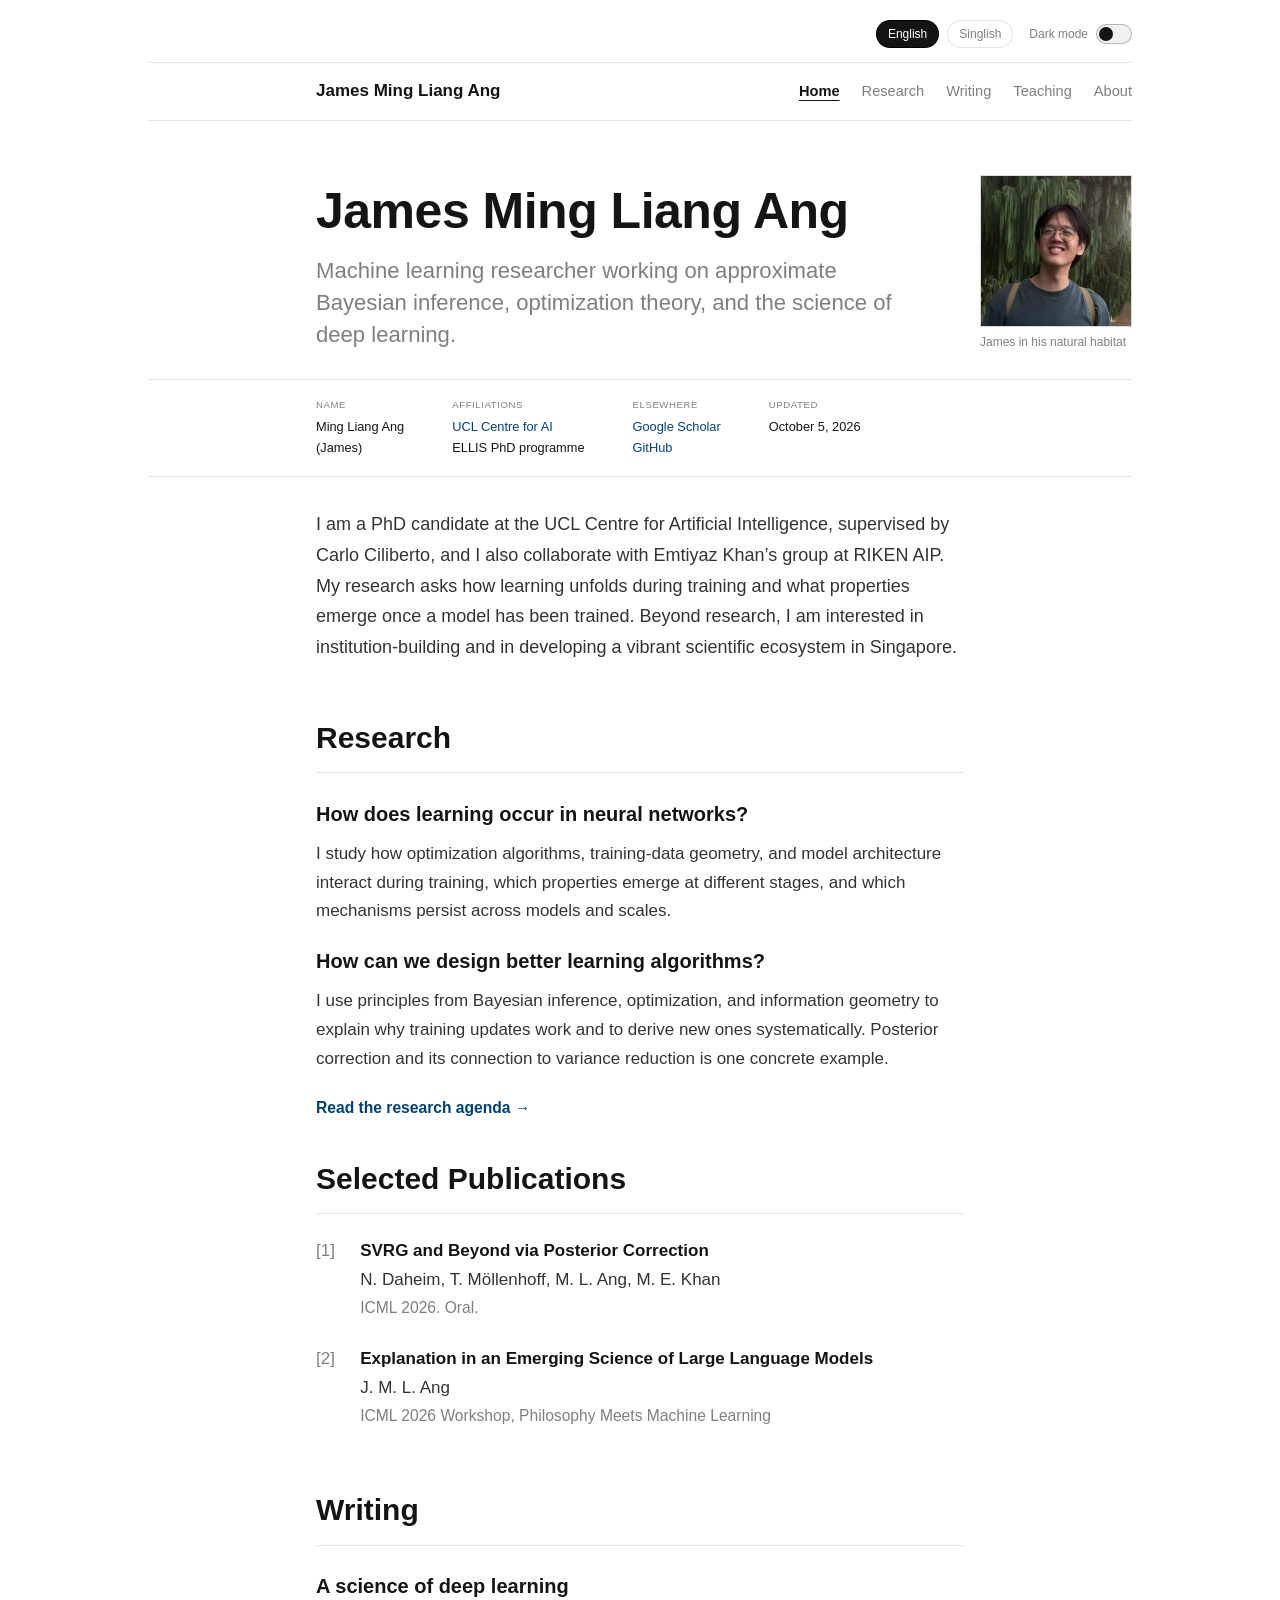
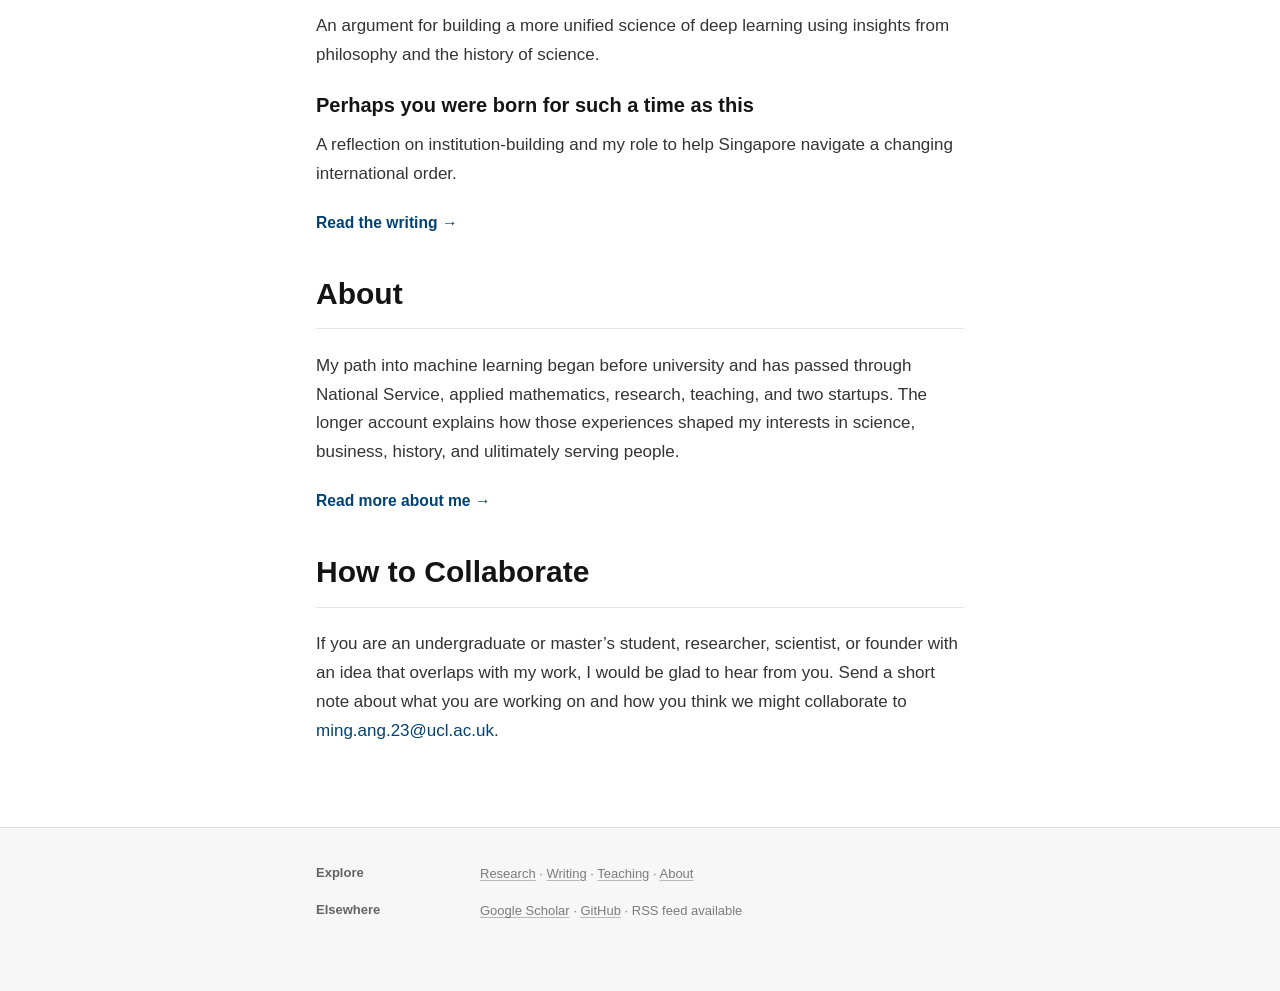
==== commit 71f756ef: "Publish blog RSS feed on GitHub Pages" ====
--- a/index.html
+++ b/index.html
@@ -1,10 +1,20 @@
 <!doctype html>
 <html lang="en">
 <head>
+<!-- Google tag (gtag.js) -->
+<script async src="https://www.googletagmanager.com/gtag/js?id=G-65WXKTLNBW"></script>
+<script>
+  window.dataLayer = window.dataLayer || [];
+  function gtag(){dataLayer.push(arguments);}
+  gtag('js', new Date());
+
+  gtag('config', 'G-65WXKTLNBW');
+</script>
 <meta charset="utf-8">
 <meta name="viewport" content="width=device-width, initial-scale=1">
 <meta name="description" content="James Ming Liang Ang, machine learning researcher at UCL.">
 <title>James Ming Liang Ang</title>
+<link rel="alternate" type="application/rss+xml" title="Blog RSS" href="blogs/rss.xml">
 <link rel="icon" href="assets/favicon.svg" type="image/svg+xml">
 <script>try { if (localStorage.getItem("theme") === "dark") document.documentElement.dataset.theme = "dark"; } catch {}</script>
 <link rel="preconnect" href="https://fonts.googleapis.com">
@@ -37,7 +47,7 @@
     <header class="title-block">
       <div class="title-text">
         <h1>James Ming Liang Ang</h1>
-        <p class="description">Machine learning researcher at UCL working on approximate Bayesian inference, optimization theory, and the science of machine learning.</p>
+        <p class="description">Machine learning researcher working on approximate Bayesian inference, optimization theory, and the science of deep learning.</p>
       </div>
       <figure class="portrait">
         <div class="frame"><img src="assets/images/portrait.jpeg" alt="Portrait of James Ming Liang Ang"><span class="initials" aria-hidden="true">MLA</span></div>
@@ -79,8 +89,8 @@
 
     <div class="row sec"><h2 data-english="Writing" data-singlish="Le kua simi?">Writing</h2></div>
     <div class="row">
-      <h3>A science of machine learning</h3>
-      <p>An argument for building a more unified science of machine learning using insights from philosophy and the history of science.</p>
+      <h3>A science of deep learning</h3>
+      <p>An argument for building a more unified science of deep learning using insights from philosophy and the history of science.</p>
       <h3 data-english="Perhaps you were born for such a time as this" data-singlish="Liddat oso can!?">Perhaps you were born for such a time as this</h3>
       <p>A reflection on institution-building and my role to help Singapore navigate a changing international order.</p>
       <a class="more-link" href="writing.html">Read the writing →</a>
@@ -99,7 +109,7 @@
   </article>
 </div>
 
-<footer class="appendix"><div class="wrap"><div class="row"><div><h3>Explore</h3><p><a href="research.html">Research</a> · <a href="writing.html">Writing</a> · <a href="teaching.html">Teaching</a> · <a href="about.html">About</a></p><h3>Elsewhere</h3><p><a href="https://scholar.google.com/citations?user=hepV8W8AAAAJ&amp;hl=en">Google Scholar</a> · <a href="https://github.com/MLdoesML">GitHub</a></p></div></div></div></footer>
+<footer class="appendix"><div class="wrap"><div class="row"><div><h3>Explore</h3><p><a href="research.html">Research</a> · <a href="writing.html">Writing</a> · <a href="teaching.html">Teaching</a> · <a href="about.html">About</a></p><h3>Elsewhere</h3><p><a href="https://scholar.google.com/citations?user=hepV8W8AAAAJ&amp;hl=en">Google Scholar</a> · <a href="https://github.com/MLdoesML">GitHub</a> · RSS feed available</p></div></div></div></footer>
 <script src="assets/site.js"></script>
 </body>
 </html>
--- a/assets/site.css
+++ b/assets/site.css
@@ -50,6 +50,7 @@
   .row { max-width: 984px; display: grid; grid-template-columns: 648px 1fr; column-gap: 48px; padding-left: 168px; }
   .row > * { grid-column: 1; }
   .row > aside { grid-column: 2; grid-row: 1 / span 20; align-self: start; padding-top: 4px; }
+  .row > aside.margin-note { grid-row: auto; height: 0; overflow: visible; }
   .title-block, .byline, .site-nav, .subpage-title { padding-left: 168px; }
 }
 
@@ -91,6 +92,127 @@
 .description { font-size: 1.3em; line-height: 1.45; color: var(--quiet); margin: 0; max-width: 34em; text-wrap: pretty; }
 .subpage-title { padding-block: 52px 18px; }
 .subpage-title h1 { margin-bottom: 12px; }
+.essay-title { padding-block: 52px 24px; }
+.essay-title h1 { max-width: 13em; font-size: 44px; }
+.essay-title .description { max-width: 31em; }
+.learning-dynamics-title {
+  background: linear-gradient(rgba(0, 0, 0, 0.65), rgba(0, 0, 0, 0.65)), url("../blogs/learning-dynamics/images/learning-dynamics.png") center 45% / cover;
+  padding: clamp(32px, 6vw, 64px);
+  margin-block: 32px 24px;
+}
+.learning-dynamics-title h1 { color: #fff; }
+.learning-dynamics-title .eyebrow { color: rgba(255, 255, 255, 0.85); }
+.learning-dynamics-title .eyebrow a { color: #fff; }
+.learning-dynamics-title .learning-dynamics-tagline { color: rgba(255, 255, 255, 0.9); margin-bottom: 0; }
+.science-of-machine-learning-title {
+  background-image: linear-gradient(rgba(0, 0, 0, 0.65), rgba(0, 0, 0, 0.65)), url("../blogs/science-of-machine-learning-primer-series/images/laboratory.png");
+  background-position: center 55%;
+}
+.math-of-machine-learning-title {
+  background-image: linear-gradient(rgba(0, 0, 0, 0.65), rgba(0, 0, 0, 0.65)), url("../blogs/math-of-machine-learning-primer-series/images/einstein-blackboard.png");
+  background-position: center 30%;
+}
+.notebook-tabs { display: flex; gap: 28px; border-bottom: 1px solid var(--hair); margin-bottom: 8px; }
+.notebook-tab { appearance: none; font: inherit; font-size: 0.9rem; font-weight: 500; line-height: 1.5; color: var(--quiet); background: transparent; border: 0; border-radius: 0; padding: 12px 0; cursor: pointer; position: relative; }
+.notebook-tab:hover { color: var(--strong); }
+.notebook-tab[aria-selected="true"] { color: var(--strong); }
+.notebook-tab[aria-selected="true"]::after { content: ""; position: absolute; height: 2px; background: var(--strong); bottom: -1px; left: 0; right: 0; }
+.notebook-tab:focus-visible { outline: 2px solid var(--link); outline-offset: 3px; }
+[role="tabpanel"][hidden] { display: none; }
+.tutorial-placeholder { color: var(--muted); padding-block: 20px 48px; }
+.tutorial-content { padding-top: 24px; }
+.tutorial-content > section { min-width: 0; }
+.tutorial-content code { font-size: 0.85em; overflow-wrap: anywhere; }
+.algorithm-pseudocode { --algorithm-weights: #266f83; --algorithm-gradient: #a94750; --algorithm-rate: #90651b; margin: 1.75rem 0; padding: 24px 28px 18px; border-block: 1px solid var(--hair-strong); background: var(--paper); color: var(--strong); }
+.algorithm-label { display: block; color: var(--quiet); font-size: 0.68rem; font-weight: 600; letter-spacing: 0.09em; text-transform: uppercase; }
+.algorithm-pseudocode h3 { margin: 0.35rem 0 1.25rem; font-size: 1.1rem; }
+.algorithm-math { overflow-x: auto; font-size: 0.9em; }
+.algorithm-math mjx-container[display="true"] { text-align: left !important; margin: 0.5rem 0 1.25rem; }
+.algorithm-weights { color: var(--algorithm-weights); }
+.algorithm-comment { width: 100%; box-sizing: border-box; margin: 0 0 1.25rem; color: var(--muted); font-size: 0.95em; line-height: 1.65; }
+.dynamics-analogy { --analogy-state: #266f83; --analogy-landscape: #a94750; --analogy-time: #90651b; margin: 1.75rem 0; }
+.dynamics-equations { display: grid; grid-template-columns: repeat(2, minmax(0, 1fr)); gap: 24px; padding-block: 12px 20px; }
+.dynamics-equation-label { margin: 0 0 1rem; text-align: center; color: var(--strong); font-size: 0.85em; font-weight: 600; }
+.dynamics-equation-label span { display: block; color: var(--quiet); font-weight: 400; font-size: 0.9em; }
+.dynamics-equations mjx-container[display="true"] { margin: 0.75rem 0; overflow-x: auto; overflow-y: hidden; }
+.analogy-state { color: var(--analogy-state); }
+.analogy-landscape { color: var(--analogy-landscape); }
+.analogy-time { color: var(--analogy-time); }
+.dynamics-color-key { display: flex; flex-wrap: wrap; justify-content: center; gap: 0.5rem 1.25rem; font-size: 0.78em; line-height: 1.6; }
+.dynamics-derivation, .tutorial-solution { margin: 1.75rem 0; padding-top: 1.25rem; border: 0; border-top: 1px solid var(--hair); border-radius: 0; font-size: 0.92em; }
+.dynamics-derivation > summary, .tutorial-solution > summary { padding: 0; cursor: pointer; color: var(--strong); font-size: inherit; font-weight: 600; background: transparent; }
+.dynamics-derivation > summary:focus-visible, .tutorial-solution > summary:focus-visible { outline: 2px solid var(--link); outline-offset: 4px; }
+.dynamics-derivation-body { padding-top: 1.25rem; }
+.narrative-calculation { margin-block: 1rem; padding-top: 0.9rem; }
+.narrative-calculation + .narrative-calculation { margin-top: 0.75rem; }
+.dynamics-derivation .tutorial-equation { font-size: 1em; }
+.linear-network { --network-a: #266f83; --network-b: #a94750; display: grid; grid-template-columns: minmax(0, 1.8fr) minmax(0, 1fr); align-items: center; gap: 4px 20px; margin: 1.75rem 0; }
+.linear-network-diagram { display: block; width: 100%; height: auto; }
+.network-edge { fill: none; stroke-width: 2.5; }
+.network-edge-a { stroke: var(--network-a); }
+.network-edge-b { stroke: var(--network-b); }
+.network-fill-a { fill: var(--network-a); }
+.network-fill-b { fill: var(--network-b); }
+.network-a { color: var(--network-a); }
+.network-b { color: var(--network-b); }
+.network-node { fill: var(--paper); stroke: var(--hair-strong); stroke-width: 1.5; }
+.network-value, .network-weight { font-family: var(--math); font-style: italic; font-size: 24px; text-anchor: middle; }
+.network-value { fill: var(--strong); }
+.network-node-label { fill: var(--muted); font-family: var(--sans); font-size: 14px; text-anchor: middle; }
+.linear-network-equation { font-size: 1.1em; overflow-x: auto; }
+.linear-network figcaption { grid-column: 1 / -1; color: var(--muted); font-size: 0.8em; text-align: center; }
+html[data-theme="dark"] .linear-network { --network-a: #80c5d2; --network-b: #e9a0a7; }
+@media (max-width: 500px) { .linear-network { grid-template-columns: 1fr; gap: 0; } .linear-network-equation mjx-container[display="true"] { margin: 0.5rem 0 1rem; } }
+html[data-theme="dark"] .dynamics-analogy { --analogy-state: #80c5d2; --analogy-landscape: #e9a0a7; --analogy-time: #d9bd78; }
+@media (max-width: 500px) { .dynamics-equations { gap: 12px; font-size: 0.8em; } }
+.algorithm-gradient { color: var(--algorithm-gradient); }
+.algorithm-rate { color: var(--algorithm-rate); }
+.algorithm-legend { display: flex; flex-wrap: wrap; gap: 0.5rem 1.5rem; margin: 0; padding-top: 12px; border-top: 1px solid var(--hair); font-size: 0.76rem; }
+html[data-theme="dark"] .algorithm-pseudocode { --algorithm-weights: #80c5d2; --algorithm-gradient: #e9a0a7; --algorithm-rate: #d9bd78; }
+@media (max-width: 600px) { .algorithm-pseudocode { padding: 20px 12px 16px; } .algorithm-math { font-size: 0.78em; } }
+.cite-this-primer { border-top: 1px solid var(--hair); margin-top: 32px; padding-top: 20px; padding-bottom: 56px; }
+.cite-this-primer h2 { margin: 0 0 12px; padding-bottom: 12px; }
+.citation-header { display: flex; justify-content: space-between; align-items: center; padding: 8px 14px; border: 1px solid var(--hair); border-bottom: 0; border-radius: 4px 4px 0 0; background: var(--appendix); color: var(--muted); font-size: 0.82em; }
+.citation-header button { appearance: none; border: 0; background: transparent; color: var(--link); font: inherit; font-weight: 600; cursor: pointer; }
+.citation-header button:focus-visible { outline: 2px solid var(--link); outline-offset: 2px; }
+#primer-bibtex { margin: 0; padding: 16px; border: 1px solid var(--hair); border-radius: 0 0 4px 4px; overflow-x: auto; background: var(--frame); color: var(--strong); font-size: 0.78em; line-height: 1.6; }
+.tutorial-equation { font-family: var(--math); font-size: 1.15em; padding: 12px 0; margin-bottom: 1em; overflow-x: auto; }
+.tutorial-note { margin: 1.5em 0; padding: 4px 0 4px 20px; border-left: 2px solid var(--hair-strong); color: var(--muted); }
+.tutorial-release-notice { margin: 1.25rem 0 1.5rem; padding: 16px 20px; border-left: 3px solid #b43e46; background: #fff2f2; color: #982d35; }
+.row > .tutorial-release-notice { grid-column: 1; grid-row: auto; width: auto; min-width: 0; box-sizing: border-box; }
+.tutorial-release-notice p { margin: 0; font-size: 0.92em; line-height: 1.65; }
+html[data-theme="dark"] .tutorial-release-notice { border-color: #e79b9f; background: #301c20; color: #f0b1b6; }
+.tutorial-note p { margin: 0; }
+.learning-definition { --definition-parameters: #266f83; --definition-predictions: #a94750; margin: 1.75rem 0 2rem; padding: 24px 0; border-block: 1px solid var(--hair); }
+.definition-mapping { display: grid; grid-template-columns: minmax(0, 1fr) auto minmax(0, 1fr); align-items: center; gap: 16px; text-align: center; }
+.definition-symbol { font-size: 2rem; line-height: 1.4; }
+.definition-question { display: inline-block; margin-left: 0.2em; font-family: var(--math); font-size: 1.4em; vertical-align: -0.04em; }
+.learning-definition .definition-mapping p { margin: 0.4rem 0 0; font-size: 0.8em; font-weight: 500; }
+.definition-parameters { color: var(--definition-parameters); }
+.definition-predictions { color: var(--definition-predictions); }
+.definition-arrow { color: var(--quiet); font-family: var(--math); font-size: 2rem; padding-bottom: 1.4rem; }
+.learning-definition figcaption { max-width: 32em; margin: 1.25rem auto 0; color: var(--muted); font-size: 0.9em; line-height: 1.6; text-align: center; }
+html[data-theme="dark"] .learning-definition { --definition-parameters: #80c5d2; --definition-predictions: #e9a0a7; }
+@media (max-width: 500px) { .definition-mapping { gap: 8px; } .definition-symbol { font-size: 1.6rem; } .learning-definition .definition-mapping p { font-size: 0.72em; } }
+.learning-outcomes-figure { max-width: 648px; margin: 2rem auto; }
+.learning-outcomes-figure img { display: block; width: 100%; height: auto; }
+.learning-outcomes-figure figcaption { color: var(--quiet); font-size: 0.8em; line-height: 1.45; margin-top: 0.5rem; }
+.jigsaw-source { color: var(--quiet); font-size: 0.8em; line-height: 1.45; margin-top: 0.5rem; }
+.solution-label { margin-left: 6px; font-weight: 400; color: var(--quiet); }
+.solution-body { padding: 1.25rem 0 0; min-width: 0; }
+.solution-body .margin-annotated > .margin-note { position: static; width: auto; border-left: 2px solid var(--hair); padding-left: 14px; margin-block: 16px; }
+@media (min-width: 1080px) {
+  .solution-body .sequence-convergence-note > .margin-note,
+  .solution-body .partial-differentiation-note > .partial-differentiation-aside { position: absolute; left: calc(100% + 48px); top: 0; width: 120px; border: 0; padding: 0; margin: 0; }
+}
+.solution-body ul { padding-left: 22px; }
+.solution-body li { margin-bottom: 10px; }
+.solution-body .tutorial-equation { font-size: 1em; }
+.solution-table { overflow-x: auto; margin-bottom: 20px; }
+.solution-table table { border-collapse: collapse; width: 100%; font-size: 0.85em; }
+.solution-table th, .solution-table td { padding: 8px 12px; border-bottom: 1px solid var(--hair); text-align: left; vertical-align: top; }
+.solution-controls { margin: 24px 0 12px; }
+.solution-controls button { appearance: none; padding: 0; border: 0; background: transparent; color: var(--link); font: inherit; font-size: 0.85em; cursor: pointer; text-decoration: underline; text-underline-offset: 3px; }
 .eyebrow { margin: 0 0 8px; color: var(--quiet); font-size: 0.76em; font-weight: 650; letter-spacing: 0.08em; text-transform: uppercase; }
 
 .byline { border-top: 1px solid var(--hair); border-bottom: 1px solid var(--hair); padding-block: 18px; }
@@ -99,6 +221,9 @@
 .byline p { margin: 0; color: var(--strong); }
 
 article { padding-block: 32px 24px; }
+.prerequisites-note { margin: 0.5rem 0 1.5rem; color: var(--muted); font-size: 0.88em; line-height: 1.6; }
+.primer-series-article { padding-top: 24px; }
+.primer-series-article > section:first-child > h2 { margin-top: 0; }
 p { margin: 0 0 1em; }
 h2 { font-size: 24px; font-weight: 600; line-height: 1.25; color: var(--strong); margin: 2.4rem 0 1.4rem; padding-bottom: 1rem; border-bottom: 1px solid var(--hair); }
 @media (min-width: 1024px) { h2 { font-size: 30px; } }
@@ -110,10 +235,59 @@
 .pull-quote p { margin-bottom: 0.55em; font-family: var(--math); font-size: 1.05em; font-style: italic; }
 .pull-quote cite { display: block; color: var(--quiet); font-size: 0.82em; font-style: normal; }
 .more-link { display: inline-block; margin-top: 0.25em; font-size: 0.92em; font-weight: 650; }
+.primer-list-button { display: inline-block; margin-top: 1rem; padding: 0.65em 1em; border: 1px solid var(--hair-strong); border-radius: 6px; background: var(--paper); color: var(--link); font-size: 0.92em; font-weight: 650; text-decoration: none; }
+.primer-list-button:hover { border-color: var(--link); text-decoration: underline; text-underline-offset: 3px; }
+.primer-list-button:focus-visible { outline: 2px solid var(--link); outline-offset: 3px; }
+.essay-meta { margin: 0 0 0.55rem; color: var(--quiet); font-size: 0.76em; font-weight: 650; letter-spacing: 0.06em; text-transform: uppercase; }
+.essay-link { color: inherit; }
+.essay-link:hover { color: var(--link); }
+.writing-index-item { padding-bottom: 2.2rem; border-bottom: 1px solid var(--hair); }
+.writing-index-item h2 { margin-top: 0; border-bottom: 0; padding-bottom: 0; }
+.primer-list { margin-top: 2rem; padding-top: 2rem; border-top: 1px solid var(--hair-strong); }
+.primer-list-heading h2 { margin: 0; padding-bottom: 1rem; border-bottom: 1px solid var(--hair); }
+.primer-list .writing-index-item { padding-top: 1.5rem; }
+.primer-list .writing-index-item h3 { margin-top: 0; }
+.writing-page { padding-top: 18px; }
+.writing-section { padding-block: 14px 22px; }
+.section-heading { padding-bottom: 0.35rem; }
+.section-heading .essay-meta { margin-bottom: 0.25rem; }
+.section-heading h2 { margin: 0; border-bottom: 0; padding-bottom: 0; font-size: 1.05rem; letter-spacing: 0.01em; }
+.pinned-writing { padding-top: 0.65rem; padding-bottom: 2.4rem; border-bottom: 1px solid var(--hair); }
+.pinned-writing h2 { margin-top: 0; }
+.pinned-writing + .pinned-writing { padding-top: 1.9rem; }
+.writing-more[hidden] { display: none; }
+.show-more-button { display: inline-flex; align-items: center; gap: 0.55rem; appearance: none; margin-top: 0.35rem; padding: 0; border: 0; background: transparent; color: var(--link); font: inherit; font-size: 0.92em; font-weight: 650; line-height: 1.4; cursor: pointer; }
+.show-more-button:hover { text-decoration: underline; text-underline-offset: 2px; }
+.show-more-button:focus-visible { outline: 2px solid var(--link); outline-offset: 2px; }
+.show-more-icon { font-size: 1.1em; line-height: 1; }
+.essays-section { margin-top: 1.3rem; padding-top: 2.3rem; border-top: 1px solid var(--hair-strong); }
+.essays-section .writing-index-item { padding-top: 1.9rem; }
+.margin-quote p { margin-bottom: 0.65em; font-family: var(--math); font-size: 1.02em; font-style: italic; }
+.margin-quote cite { display: block; color: var(--quiet); font-size: 0.88em; font-style: normal; }
+.article-meta { display: flex; flex-wrap: wrap; gap: 0.25rem 1.5rem; margin: 0; color: var(--quiet); font-size: 0.82rem; }
+.article-meta span + span::before { content: "·"; margin-right: 1.5rem; }
+.article-body > p:first-child::first-letter { float: left; margin: 0.12em 0.09em 0 0; color: var(--strong); font-family: var(--math); font-size: 4.1em; line-height: 0.72; }
+.essay-list { margin: 0.25em 0 1.5em; padding-left: 1.5em; }
+.essay-list li { margin-bottom: 0.28em; padding-left: 0.25em; }
 
 aside { font-size: 12.5px; line-height: 1.5; color: var(--muted); margin: 0 0 1.2em; }
 @media (min-width: 1024px) { aside { font-size: 13px; } }
 aside b { color: var(--strong); font-weight: 600; }
+.margin-note .note-quote { margin: 0.7em 0 0.45em; font-family: var(--math); font-style: italic; }
+.margin-note cite { display: block; color: var(--quiet); font-style: normal; }
+@media (min-width: 1080px) {
+  .margin-annotated { position: relative; }
+  .margin-annotated > .margin-note { position: absolute; left: calc(100% + 48px); top: 0; width: 120px; }
+  .symmetry-with-notes { display: grid; grid-template-columns: minmax(0, 1fr) 120px; column-gap: 48px; width: calc(100% + 168px); align-items: start; }
+  .symmetry-content { min-width: 0; }
+  .symmetry-margin-notes { padding-top: 1.5em; }
+  .symmetry-margin-notes > .margin-note { position: static; margin-bottom: 24px; }
+  .phase-portrait-annotated > .margin-note { top: 50%; transform: translateY(-50%); margin: 0; }
+  .phase-portrait-annotated > .margin-note p { margin: 0; }
+}
+@media (min-width: 1080px) {
+  .pinned-writing > .margin-quote { grid-row: 2 / span 20; padding-top: 0.15rem; }
+}
 @media (max-width: 1079px) { aside { border-left: 2px solid var(--hair); padding-left: 14px; } }
 
 .cite { font-size: 0.8em; vertical-align: 0.12em; white-space: nowrap; }
@@ -155,6 +329,8 @@
   .site-nav ul { gap: 6px 16px; }
   .title-block { padding-block: 40px 22px; grid-template-columns: minmax(0, 1fr); }
   .subpage-title { padding-block: 38px 12px; }
+  .essay-title { padding-block: 38px 16px; }
+  .essay-title h1 { font-size: 34px; }
   .portrait { order: -1; width: 112px; }
   .portrait .frame { width: 112px; }
   .byline-grid { grid-template-columns: repeat(2, minmax(0, 1fr)); gap: 14px 24px; }
@@ -162,4 +338,15 @@
   .eq { justify-content: flex-start; }
   .eq .body { margin-left: 0; }
   ul.teach li { grid-template-columns: minmax(0, 1fr); }
-}
+  .writing-page { padding-top: 12px; }
+  .essays-section { margin-top: 0.6rem; }
+}
+
+@media (max-width: 460px) {
+  .article-meta { display: grid; gap: 0.1rem; }
+  .article-meta span + span::before { content: none; }
+}
+
+.terminal-cursor { display: inline-block; width: 0.55em; height: 1em; margin-left: 0.2em; vertical-align: -0.12em; background: currentColor; animation: terminal-cursor-blink 1.1s step-end infinite; }
+@keyframes terminal-cursor-blink { 50% { opacity: 0; } }
+@media (prefers-reduced-motion: reduce) { .terminal-cursor { animation: none; } }
